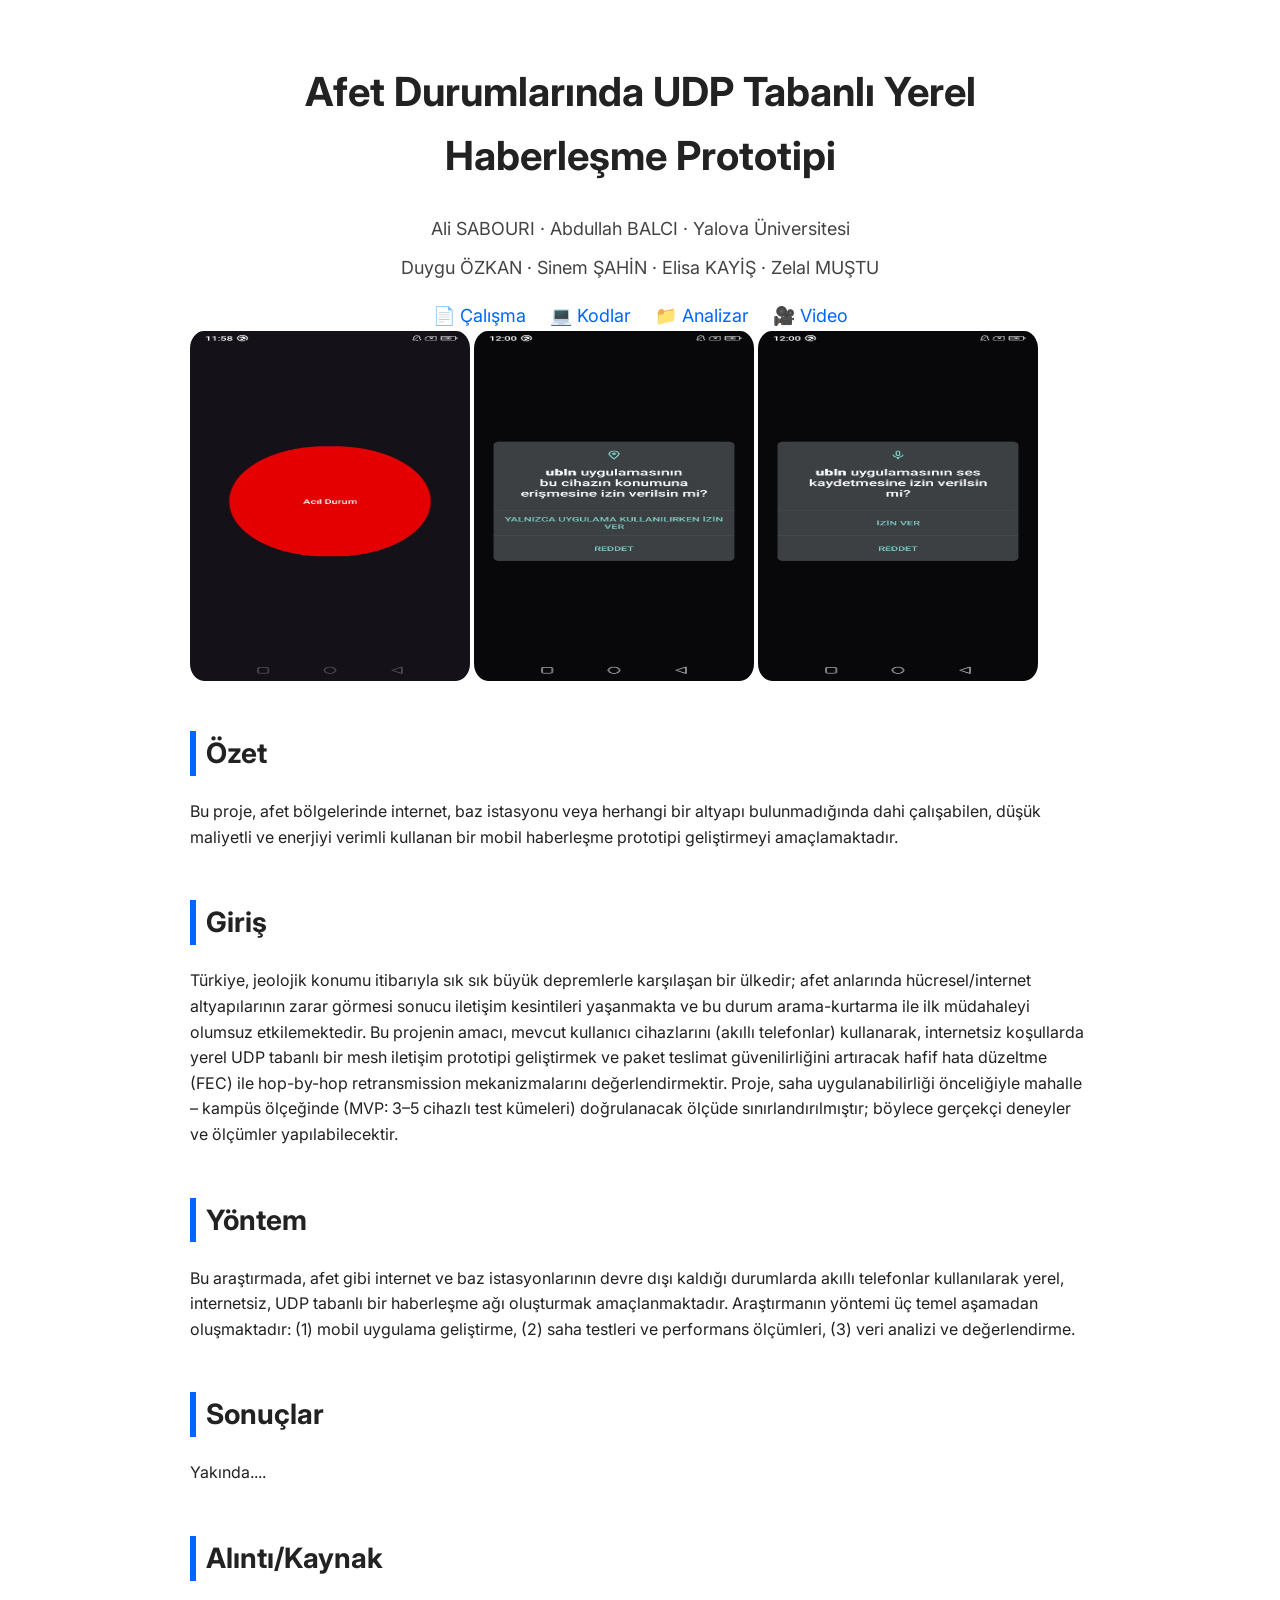
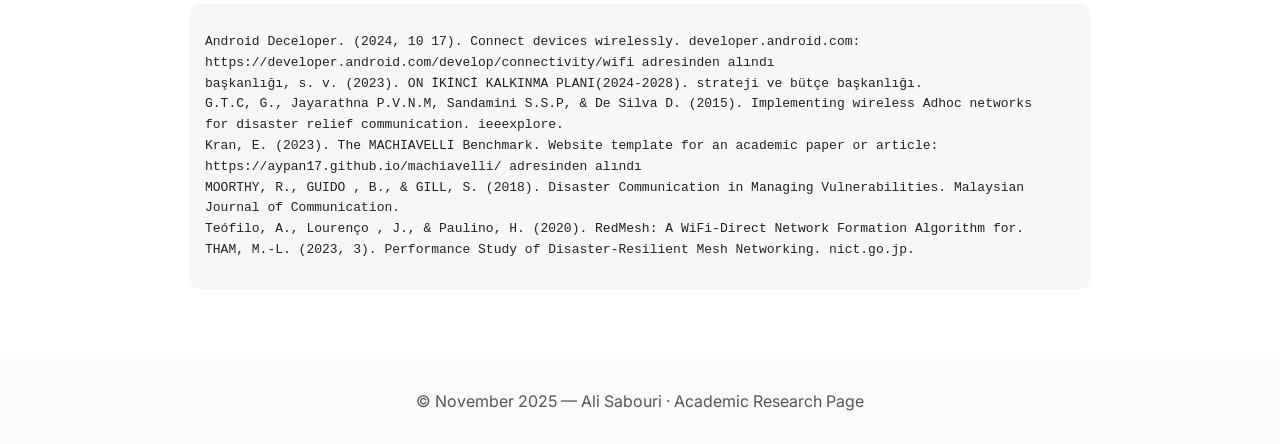
==== index.html @ 90a6a58a "Update title" ====
<!DOCTYPE html>
<html lang="en">

<head>
    <meta charset="UTF-8">
    <meta name="viewport" content="width=device-width, initial-scale=1">

    <title>Afet Durumlarında İnternetsiz UDP Tabanlı Yerel Haberleşme Prototipi</title>

    <meta name="description" content="Academic paper project page.">
    <meta property="og:title" content="Paper Title">
    <meta property="og:description" content="Academic research project.">
    <meta property="og:image" content="teaser.jpg">

    <link href="https://fonts.googleapis.com/css2?family=Inter:wght@300;400;600&display=swap" rel="stylesheet">
    <link href="style.css" rel="stylesheet">
</head>

<body>

<div class="container">

    <!-- Title + Authors -->
    <header>
        <h1>Afet Durumlarında UDP Tabanlı Yerel Haberleşme Prototipi</h1>
        <div class="authors">Ali SABOURI · Abdullah BALCI · Yalova Üniversitesi</div>
        <div class="authors">Duygu ÖZKAN · Sinem ŞAHİN · Elisa KAYİŞ · Zelal MUŞTU </div>

        <div class="links" style="margin-top: 20px;">
            <a href="paper.pdf">📄 Çalışma</a>
            <a href="https://github.com/alisabourii/ubln">💻 Kodlar</a>
            <a href="dataset">📁 Analizar</a>
            <a href="video.mp4">🎥 Video</a>
        </div>
    </header>

    <!-- Teaser Image -->
    <div class="teaser">
        <img src="src/mainPage.jpg" alt="Teaser Image">
        <img src="src/prs1.jpg" alt="Teaser Image">
        <img src="src/prs2.jpg" alt="Teaser Image">
    </div>

    <!-- Abstract Section -->
    <h2>Özet</h2>
    <p>
        Bu proje, afet bölgelerinde internet, baz istasyonu veya herhangi bir altyapı bulunmadığında dahi çalışabilen,
        düşük maliyetli ve enerjiyi verimli kullanan bir mobil haberleşme prototipi geliştirmeyi amaçlamaktadır.
    </p>

    <!-- Motivation / Intro -->
    <h2>Giriş</h2>
    <p>
        Türkiye, jeolojik konumu itibarıyla sık sık büyük depremlerle karşılaşan bir ülkedir; afet anlarında hücresel/internet
        altyapılarının zarar görmesi sonucu iletişim kesintileri yaşanmakta ve bu durum arama-kurtarma ile ilk müdahaleyi
        olumsuz etkilemektedir. Bu projenin amacı, mevcut kullanıcı cihazlarını (akıllı telefonlar) kullanarak, internetsiz
        koşullarda yerel UDP tabanlı bir mesh iletişim prototipi geliştirmek ve paket teslimat güvenilirliğini artıracak hafif
        hata düzeltme (FEC) ile hop-by-hop retransmission mekanizmalarını değerlendirmektir. Proje, saha
        uygulanabilirliği önceliğiyle mahalle – kampüs ölçeğinde (MVP: 3–5 cihazlı test kümeleri) doğrulanacak ölçüde
        sınırlandırılmıştır; böylece gerçekçi deneyler ve ölçümler yapılabilecektir.
    </p>

    <!-- Method -->
    <h2>Yöntem</h2>
    <p>
        Bu araştırmada, afet gibi internet ve baz istasyonlarının devre dışı kaldığı durumlarda akıllı telefonlar kullanılarak
        yerel, internetsiz, UDP tabanlı bir haberleşme ağı oluşturmak amaçlanmaktadır. Araştırmanın yöntemi üç temel
        aşamadan oluşmaktadır: (1) mobil uygulama geliştirme, (2) saha testleri ve performans ölçümleri, (3) veri analizi
        ve değerlendirme.

    </p>

    <!-- Results -->
    <h2>Sonuçlar</h2>
    <p>
        Yakında....
    </p>

    <!-- <img src="results.jpg" alt="Results" style="width:100%; border-radius:10px; margin-top:20px;">-->

     <!-- Citation -->
    <h2>Alıntı/Kaynak</h2>
    <div class="bibtex-box">
<pre>
Android Deceloper. (2024, 10 17). Connect devices wirelessly. developer.android.com:
https://developer.android.com/develop/connectivity/wifi adresinden alındı
başkanlığı, s. v. (2023). ON İKİNCİ KALKINMA PLANI(2024-2028). strateji ve bütçe başkanlığı.
G.T.C, G., Jayarathna P.V.N.M, Sandamini S.S.P, & De Silva D. (2015). Implementing wireless Adhoc networks
for disaster relief communication. ieeexplore.
Kran, E. (2023). The MACHIAVELLI Benchmark. Website template for an academic paper or article:
https://aypan17.github.io/machiavelli/ adresinden alındı
MOORTHY, R., GUIDO , B., & GILL, S. (2018). Disaster Communication in Managing Vulnerabilities. Malaysian
Journal of Communication.
Teófilo, A., Lourenço , J., & Paulino, H. (2020). RedMesh: A WiFi-Direct Network Formation Algorithm for.
THAM, M.-L. (2023, 3). Performance Study of Disaster-Resilient Mesh Networking. nict.go.jp.
</pre>
    </div>

</div>

<footer>
    © November 2025 — Ali Sabouri · Academic Research Page
</footer>

</body>

</html>
---- style.css ----
body {
    margin: 0;
    font-family: Inter, sans-serif;
    background: #fff;
    color: #222;
    line-height: 1.6;
}

.container {
    max-width: 900px;
    margin: auto;
    padding: 20px;
}

header {
    text-align: center;
    margin-top: 40px;
}

header h1 {
    font-size: 40px;
    font-weight: 700;
}

.authors {
    font-size: 18px;
    margin-top: 10px;
    color: #444;
}

.links a {
    margin: 0 10px;
    font-size: 18px;
    text-decoration: none;
    color: #0066ff;
}


img{
    height: 350px;
    width: 280px;
    border-radius: 5%;
    vertical-align: middle;
    border-style: none;
}


h2 {
    margin-top: 50px;
    border-left: 6px solid #0066ff;
    padding-left: 10px;
    font-size: 28px;
}

.bibtex-box {
    background: #f7f7f7;
    padding: 15px;
    border-radius: 10px;
    overflow-x: auto;
    font-family: monospace;
}


footer {
    text-align: center;
    padding: 30px;
    margin-top: 50px;
    background: #fafafa;
    color: #555;
}
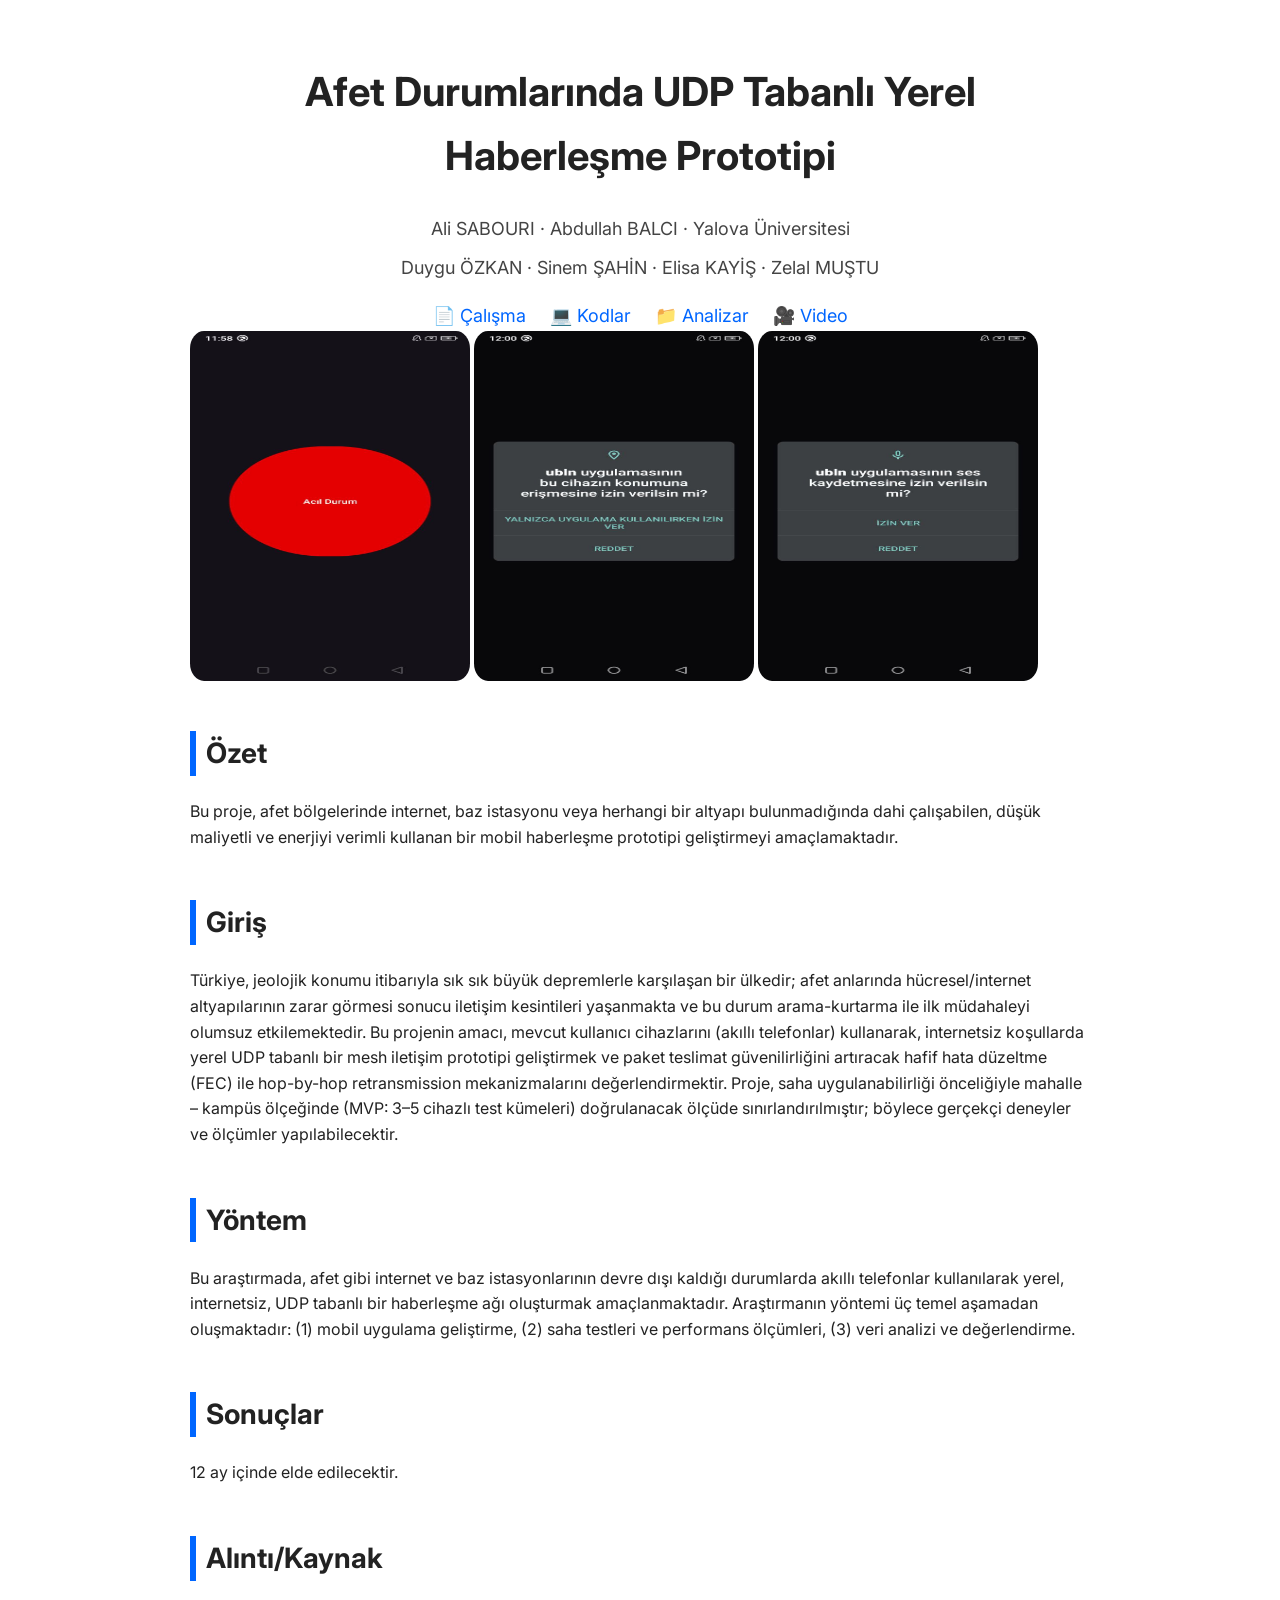
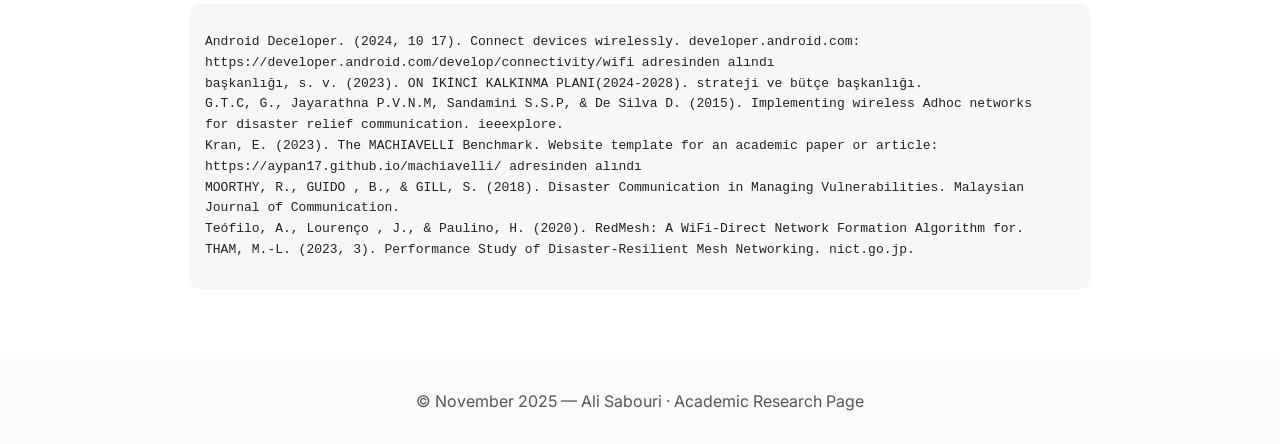
==== commit 6eb967be: "Update results" ====
--- a/index.html
+++ b/index.html
@@ -73,7 +73,7 @@
     <!-- Results -->
     <h2>Sonuçlar</h2>
     <p>
-        Yakında....
+        12 ay içinde elde edilecektir.
     </p>
 
     <!-- <img src="results.jpg" alt="Results" style="width:100%; border-radius:10px; margin-top:20px;">-->
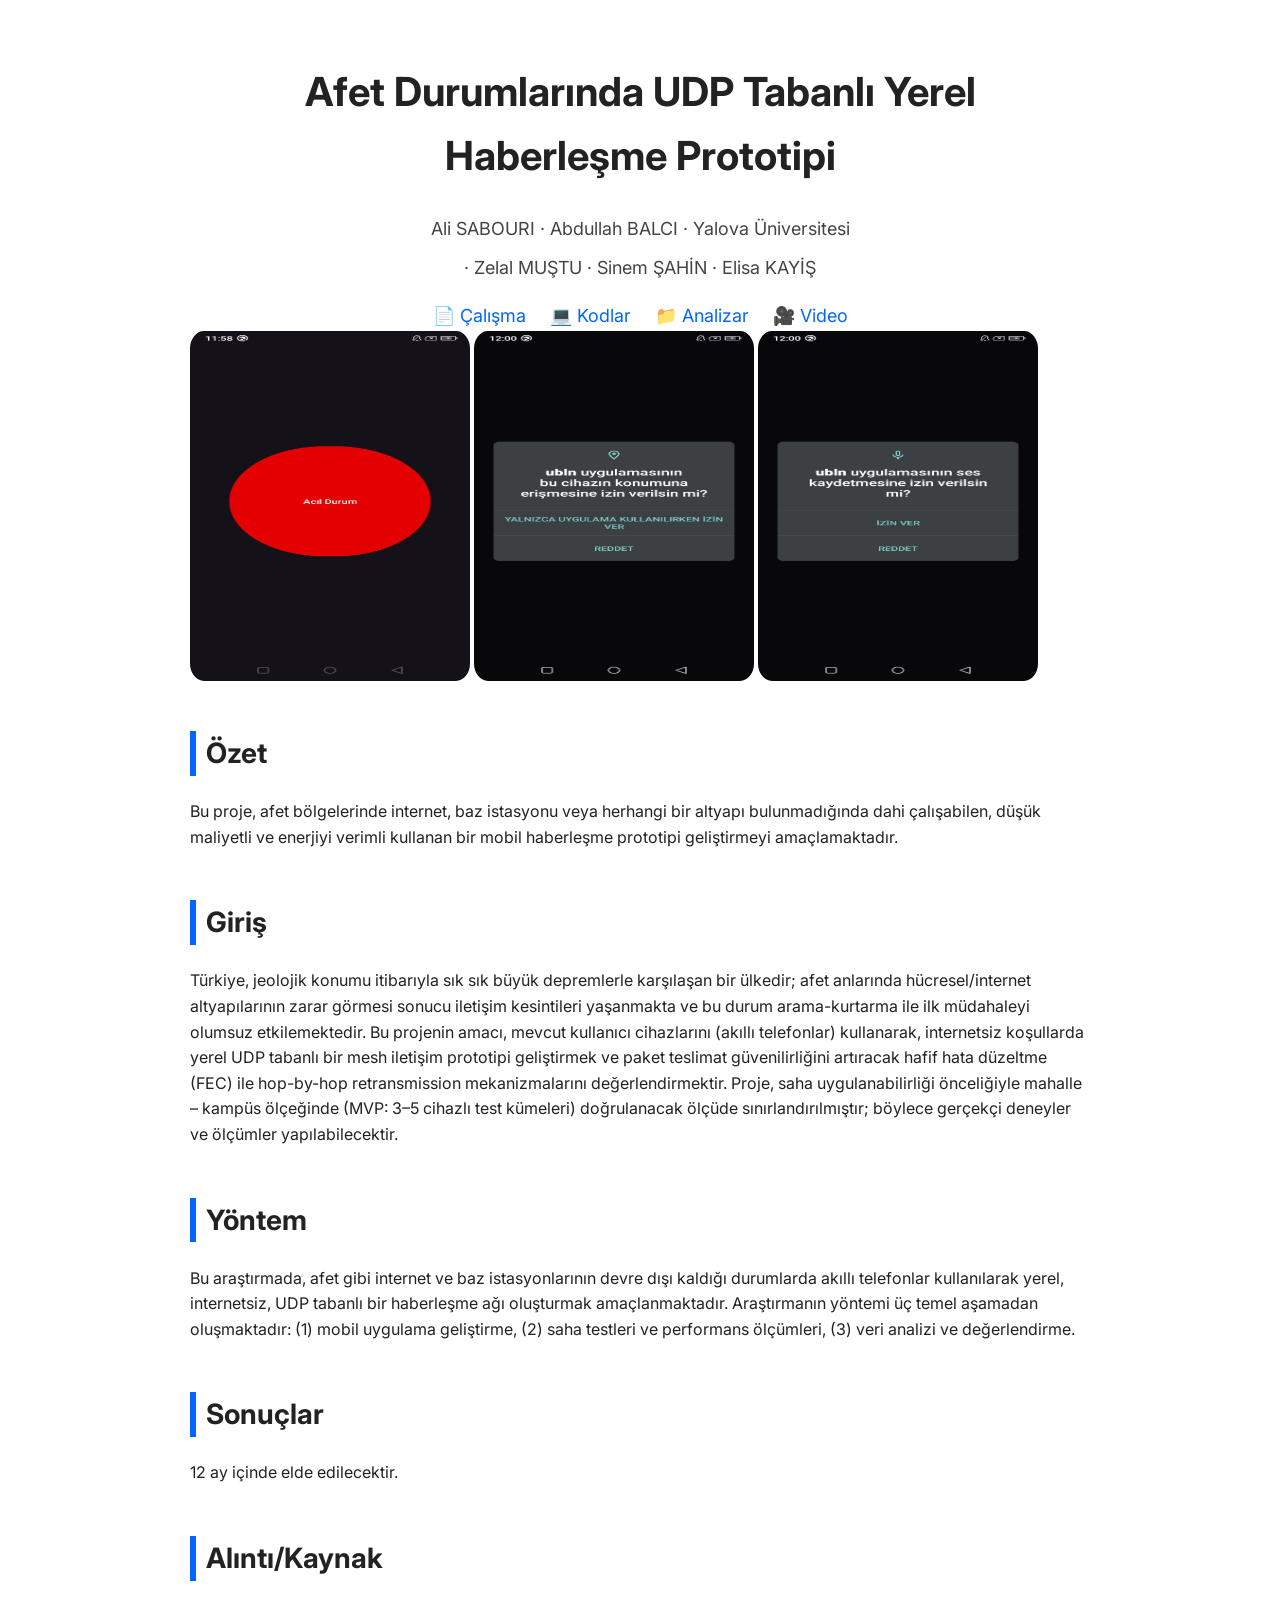
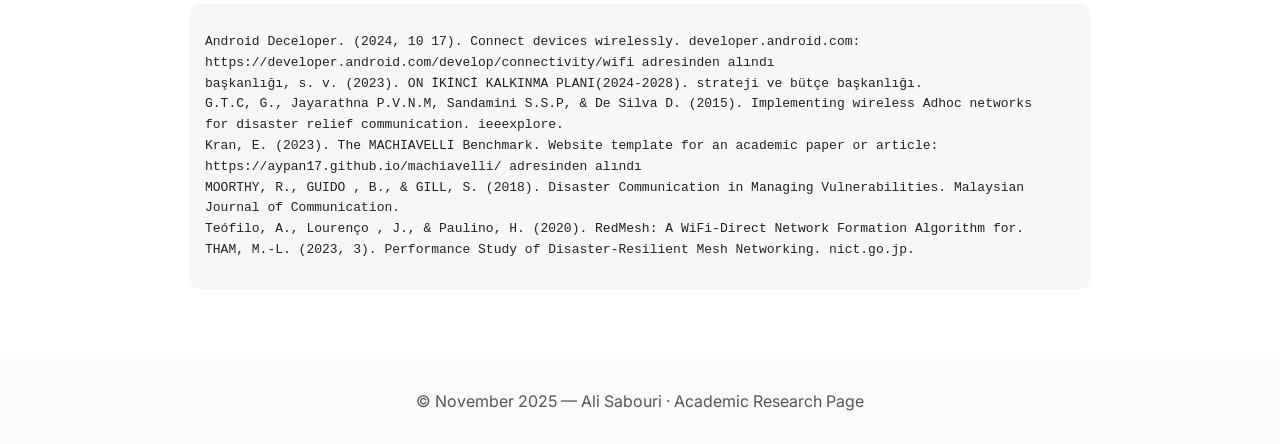
==== commit 649951ae: "Duygu çıkış" ====
--- a/index.html
+++ b/index.html
@@ -24,7 +24,7 @@
     <header>
         <h1>Afet Durumlarında UDP Tabanlı Yerel Haberleşme Prototipi</h1>
         <div class="authors">Ali SABOURI · Abdullah BALCI · Yalova Üniversitesi</div>
-        <div class="authors">Duygu ÖZKAN · Sinem ŞAHİN · Elisa KAYİŞ · Zelal MUŞTU </div>
+        <div class="authors">· Zelal MUŞTU · Sinem ŞAHİN · Elisa KAYİŞ</div>
 
         <div class="links" style="margin-top: 20px;">
             <a href="paper.pdf">📄 Çalışma</a>
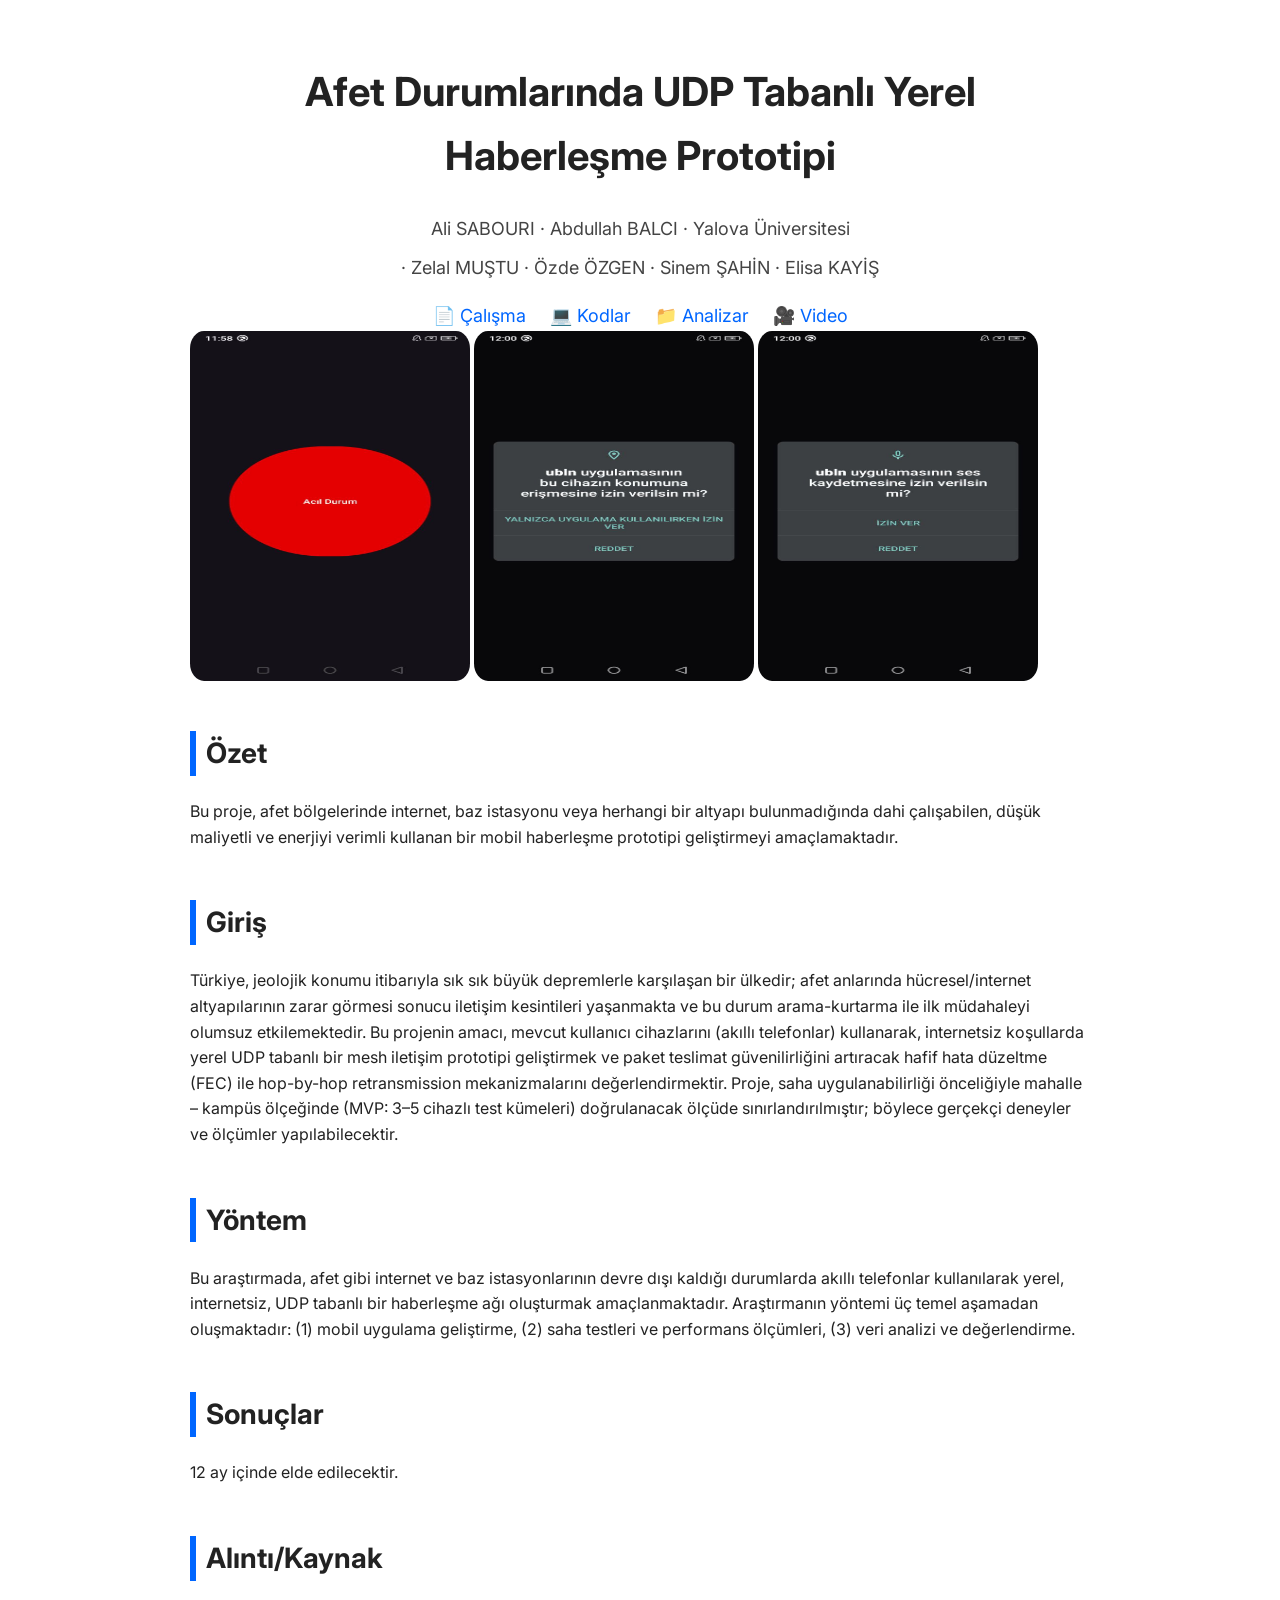
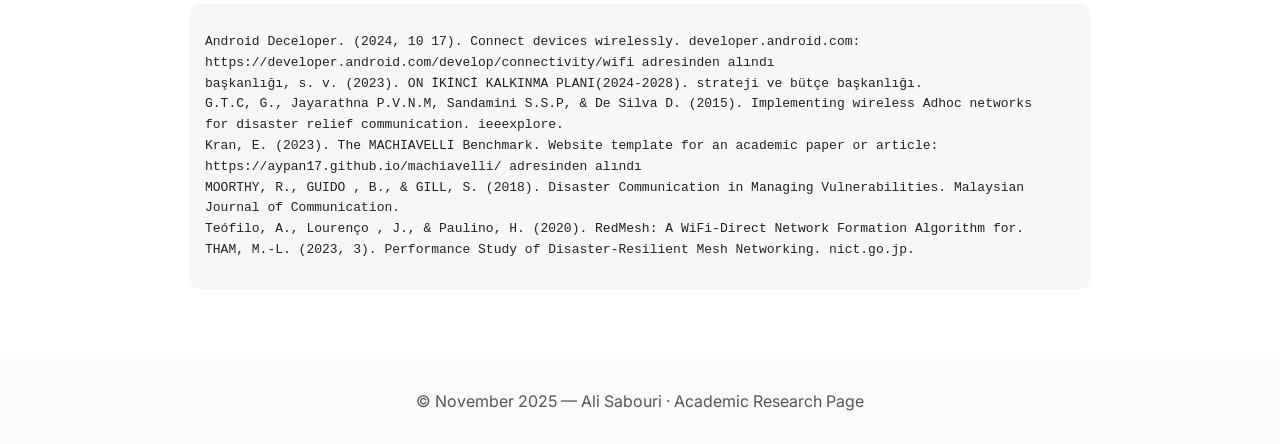
==== commit 52ecee12: "Update" ====
--- a/index.html
+++ b/index.html
@@ -24,7 +24,7 @@
     <header>
         <h1>Afet Durumlarında UDP Tabanlı Yerel Haberleşme Prototipi</h1>
         <div class="authors">Ali SABOURI · Abdullah BALCI · Yalova Üniversitesi</div>
-        <div class="authors">· Zelal MUŞTU · Sinem ŞAHİN · Elisa KAYİŞ</div>
+        <div class="authors">· Zelal MUŞTU · Özde ÖZGEN · Sinem ŞAHİN · Elisa KAYİŞ</div>
 
         <div class="links" style="margin-top: 20px;">
             <a href="paper.pdf">📄 Çalışma</a>
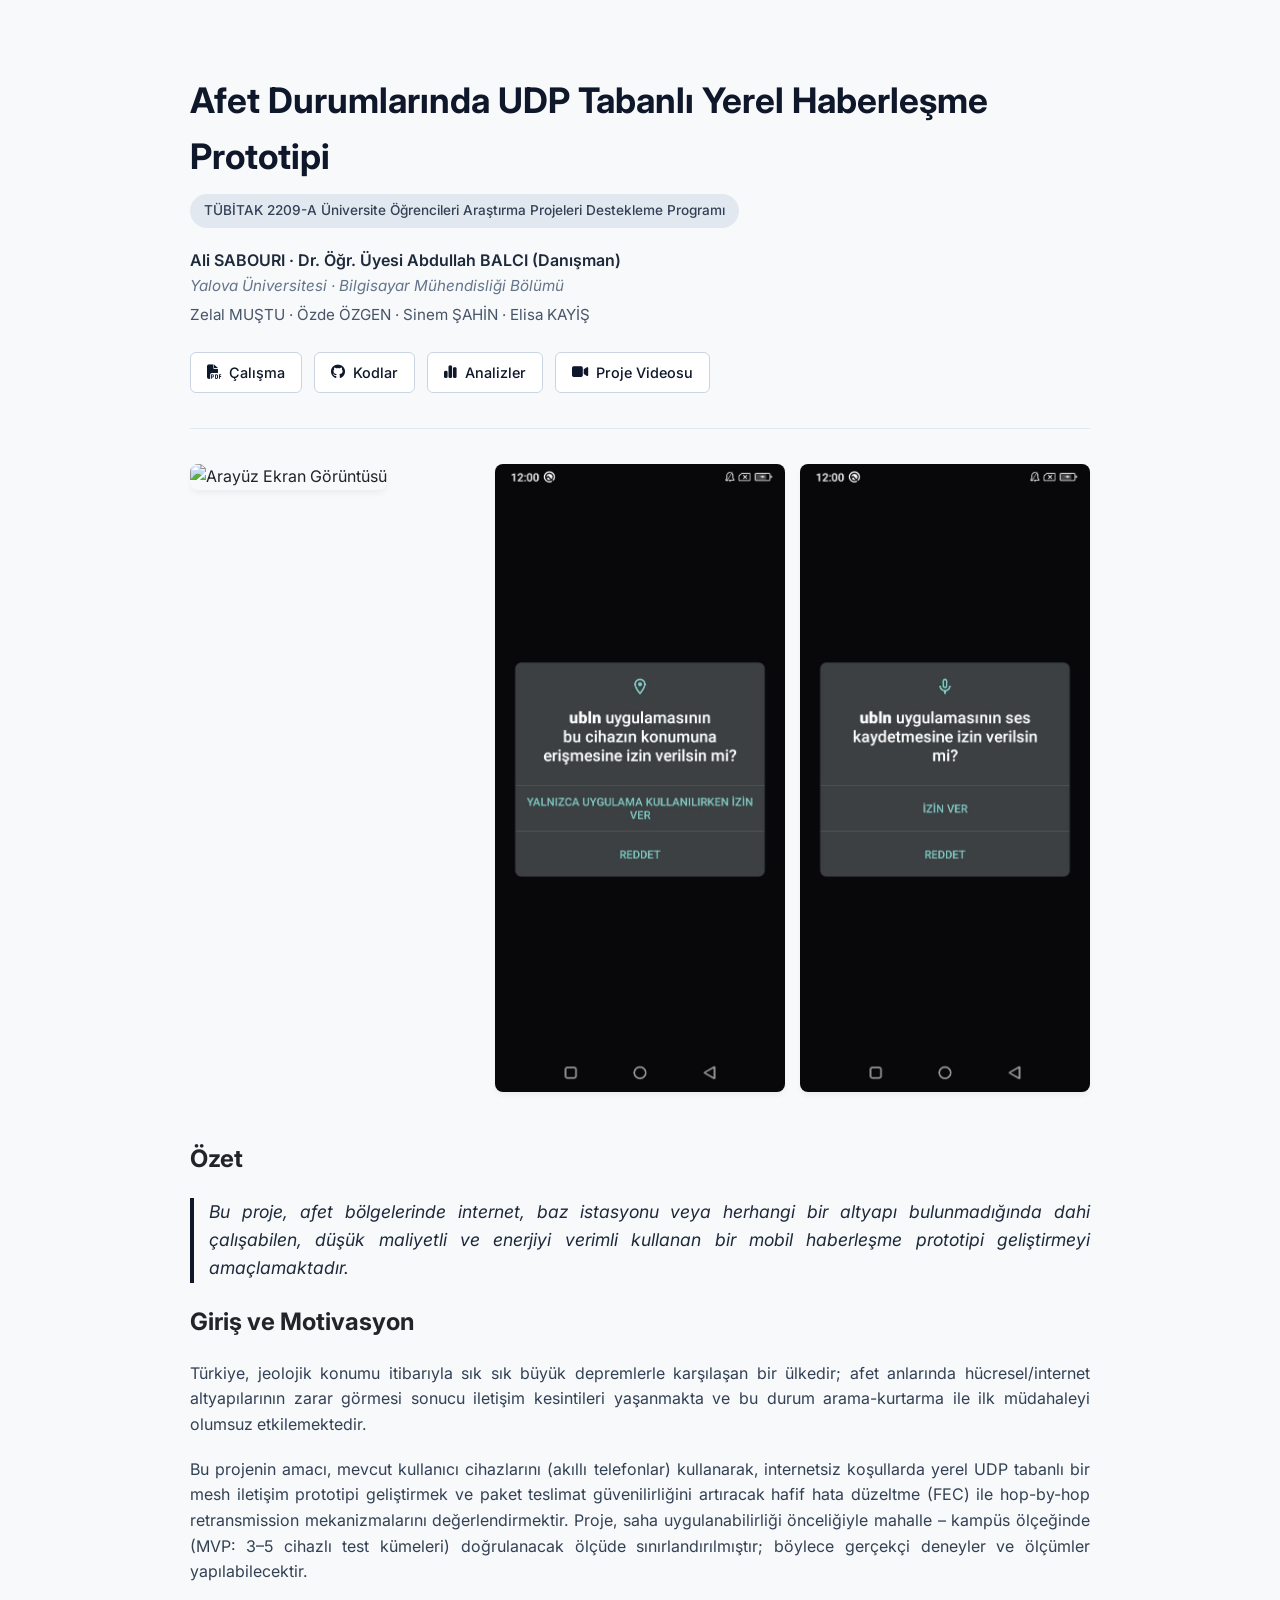
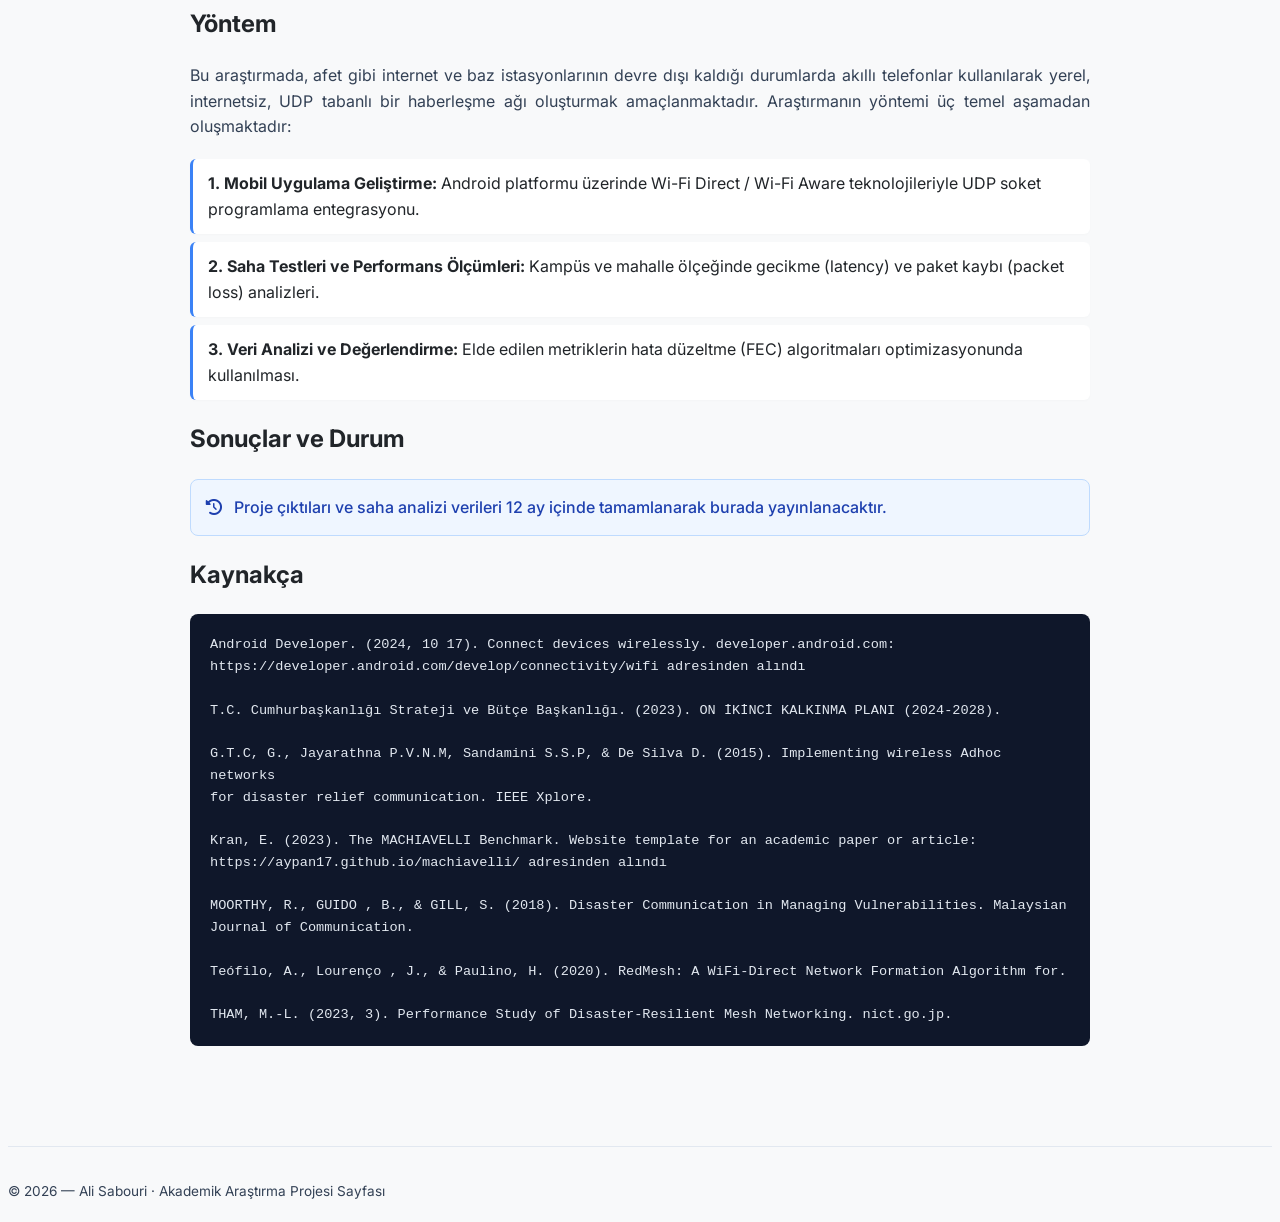
==== commit a993ccb3: "edit index" ====
--- a/index.html
+++ b/index.html
@@ -1,5 +1,5 @@
 <!DOCTYPE html>
-<html lang="en">
+<html lang="tr">
 
 <head>
     <meta charset="UTF-8">
@@ -7,12 +7,14 @@
 
     <title>Afet Durumlarında İnternetsiz UDP Tabanlı Yerel Haberleşme Prototipi</title>
 
-    <meta name="description" content="Academic paper project page.">
-    <meta property="og:title" content="Paper Title">
-    <meta property="og:description" content="Academic research project.">
-    <meta property="og:image" content="teaser.jpg">
+    <meta name="description" content="TÜBİTAK 2209-A Akademik Proje Sayfası">
+    <meta property="og:title" content="Afet Durumlarında UDP Tabanlı Yerel Haberleşme Prototipi">
+    <meta property="og:description" content="Altyapısız ortamlarda akıllı telefonlar üzerinden yerel haberleşme ağı.">
+    <meta property="og:image" content="src/mainPage.jpg">
 
-    <link href="https://fonts.googleapis.com/css2?family=Inter:wght@300;400;600&display=swap" rel="stylesheet">
+    <link href="https://fonts.googleapis.com/css2?family=Inter:wght@300;400;500;600;700&display=swap" rel="stylesheet">
+    <link rel="stylesheet" href="https://cdnjs.cloudflare.com/ajax/libs/font-awesome/6.4.0/css/all.min.css">
+
     <link href="style.css" rel="stylesheet">
 </head>
 
@@ -20,88 +22,115 @@
 
 <div class="container">
 
-    <!-- Title + Authors -->
     <header>
         <h1>Afet Durumlarında UDP Tabanlı Yerel Haberleşme Prototipi</h1>
-        <div class="authors">Ali SABOURI · Abdullah BALCI · Yalova Üniversitesi</div>
-        <div class="authors">· Zelal MUŞTU · Özde ÖZGEN · Sinem ŞAHİN · Elisa KAYİŞ</div>
 
-        <div class="links" style="margin-top: 20px;">
-            <a href="paper.pdf">📄 Çalışma</a>
-            <a href="https://github.com/alisabourii/ubln">💻 Kodlar</a>
-            <a href="dataset">📁 Analizar</a>
-            <a href="video.mp4">🎥 Video</a>
+        <div class="project-badge">TÜBİTAK 2209-A Üniversite Öğrencileri Araştırma Projeleri Destekleme Programı</div>
+
+        <div class="authors-group">
+            <div class="authors primary-author">Ali SABOURI · Dr. Öğr. Üyesi Abdullah BALCI (Danışman)</div>
+            <div class="authors university">Yalova Üniversitesi · Bilgisayar Mühendisliği Bölümü</div>
+            <div class="authors team">Zelal MUŞTU · Özde ÖZGEN · Sinem ŞAHİN · Elisa KAYİŞ</div>
+        </div>
+
+        <div class="links">
+            <a href="paper.html" class="btn"><i class="fa-solid fa-file-pdf"></i> Çalışma</a>
+            <a href="https://github.com/alisabourii/ubln" target="_blank" class="btn"><i class="fa-brands fa-github"></i> Kodlar</a>
+            <a href="analyses.html" class="btn"><i class="fa-solid fa-chart-simple"></i> Analizler</a>
+            <a href="video.mp4" class="btn"><i class="fa-solid fa-video"></i> Proje Videosu</a>
         </div>
     </header>
 
-    <!-- Teaser Image -->
-    <div class="teaser">
-        <img src="src/mainPage.jpg" alt="Teaser Image">
-        <img src="src/prs1.jpg" alt="Teaser Image">
-        <img src="src/prs2.jpg" alt="Teaser Image">
+    <hr class="section-divider">
+
+    <div class="teaser-grid">
+        <div class="teaser-item">
+            <img src="src/mainPage.png" alt="Arayüz Ekran Görüntüsü">
+        </div>
+        <div class="teaser-item">
+            <img src="src/prs1.jpg" alt="Saha Testi Aşaması 1">
+        </div>
+        <div class="teaser-item">
+            <img src="src/prs2.jpg" alt="Saha Testi Aşaması 2">
+        </div>
     </div>
 
-    <!-- Abstract Section -->
-    <h2>Özet</h2>
-    <p>
-        Bu proje, afet bölgelerinde internet, baz istasyonu veya herhangi bir altyapı bulunmadığında dahi çalışabilen,
-        düşük maliyetli ve enerjiyi verimli kullanan bir mobil haberleşme prototipi geliştirmeyi amaçlamaktadır.
-    </p>
+    <section>
+        <h2>Özet</h2>
+        <p class="abstract-text">
+            Bu proje, afet bölgelerinde internet, baz istasyonu veya herhangi bir altyapı bulunmadığında dahi çalışabilen,
+            düşük maliyetli ve enerjiyi verimli kullanan bir mobil haberleşme prototipi geliştirmeyi amaçlamaktadır.
+        </p>
+    </section>
 
-    <!-- Motivation / Intro -->
-    <h2>Giriş</h2>
-    <p>
-        Türkiye, jeolojik konumu itibarıyla sık sık büyük depremlerle karşılaşan bir ülkedir; afet anlarında hücresel/internet
-        altyapılarının zarar görmesi sonucu iletişim kesintileri yaşanmakta ve bu durum arama-kurtarma ile ilk müdahaleyi
-        olumsuz etkilemektedir. Bu projenin amacı, mevcut kullanıcı cihazlarını (akıllı telefonlar) kullanarak, internetsiz
-        koşullarda yerel UDP tabanlı bir mesh iletişim prototipi geliştirmek ve paket teslimat güvenilirliğini artıracak hafif
-        hata düzeltme (FEC) ile hop-by-hop retransmission mekanizmalarını değerlendirmektir. Proje, saha
-        uygulanabilirliği önceliğiyle mahalle – kampüs ölçeğinde (MVP: 3–5 cihazlı test kümeleri) doğrulanacak ölçüde
-        sınırlandırılmıştır; böylece gerçekçi deneyler ve ölçümler yapılabilecektir.
-    </p>
+    <section>
+        <h2>Giriş ve Motivasyon</h2>
+        <p>
+            Türkiye, jeolojik konumu itibarıyla sık sık büyük depremlerle karşılaşan bir ülkedir; afet anlarında hücresel/internet
+            altyapılarının zarar görmesi sonucu iletişim kesintileri yaşanmakta ve bu durum arama-kurtarma ile ilk müdahaleyi
+            olumsuz etkilemektedir.
+        </p>
+        <p>
+            Bu projenin amacı, mevcut kullanıcı cihazlarını (akıllı telefonlar) kullanarak, internetsiz
+            koşullarda yerel UDP tabanlı bir mesh iletişim prototipi geliştirmek ve paket teslimat güvenilirliğini artıracak hafif
+            hata düzeltme (FEC) ile hop-by-hop retransmission mekanizmalarını değerlendirmektir. Proje, saha
+            uygulanabilirliği önceliğiyle mahalle – kampüs ölçeğinde (MVP: 3–5 cihazlı test kümeleri) doğrulanacak ölçüde
+            sınırlandırılmıştır; böylece gerçekçi deneyler ve ölçümler yapılabilecektir.
+        </p>
+    </section>
 
-    <!-- Method -->
-    <h2>Yöntem</h2>
-    <p>
-        Bu araştırmada, afet gibi internet ve baz istasyonlarının devre dışı kaldığı durumlarda akıllı telefonlar kullanılarak
-        yerel, internetsiz, UDP tabanlı bir haberleşme ağı oluşturmak amaçlanmaktadır. Araştırmanın yöntemi üç temel
-        aşamadan oluşmaktadır: (1) mobil uygulama geliştirme, (2) saha testleri ve performans ölçümleri, (3) veri analizi
-        ve değerlendirme.
+    <section>
+        <h2>Yöntem</h2>
+        <p>
+            Bu araştırmada, afet gibi internet ve baz istasyonlarının devre dışı kaldığı durumlarda akıllı telefonlar kullanılarak
+            yerel, internetsiz, UDP tabanlı bir haberleşme ağı oluşturmak amaçlanmaktadır. Araştırmanın yöntemi üç temel
+            aşamadan oluşmaktadır:
+        </p>
+        <ul class="method-list">
+            <li><strong>1. Mobil Uygulama Geliştirme:</strong> Android platformu üzerinde Wi-Fi Direct / Wi-Fi Aware teknolojileriyle UDP soket programlama entegrasyonu.</li>
+            <li><strong>2. Saha Testleri ve Performans Ölçümleri:</strong> Kampüs ve mahalle ölçeğinde gecikme (latency) ve paket kaybı (packet loss) analizleri.</li>
+            <li><strong>3. Veri Analizi ve Değerlendirme:</strong> Elde edilen metriklerin hata düzeltme (FEC) algoritmaları optimizasyonunda kullanılması.</li>
+        </ul>
+    </section>
 
-    </p>
+    <section>
+        <h2>Sonuçlar ve Durum</h2>
+        <div class="status-box">
+            <i class="fa-solid fa-clock-rotate-left"></i>
+            <span>Proje çıktıları ve saha analizi verileri 12 ay içinde tamamlanarak burada yayınlanacaktır.</span>
+        </div>
+    </section>
 
-    <!-- Results -->
-    <h2>Sonuçlar</h2>
-    <p>
-        12 ay içinde elde edilecektir.
-    </p>
+    <section>
+        <h2>Kaynakça</h2>
+        <div class="bibtex-box">
+<pre>
+Android Developer. (2024, 10 17). Connect devices wirelessly. developer.android.com:
+https://developer.android.com/develop/connectivity/wifi adresinden alındı
 
-    <!-- <img src="results.jpg" alt="Results" style="width:100%; border-radius:10px; margin-top:20px;">-->
+T.C. Cumhurbaşkanlığı Strateji ve Bütçe Başkanlığı. (2023). ON İKİNCİ KALKINMA PLANI (2024-2028).
 
-     <!-- Citation -->
-    <h2>Alıntı/Kaynak</h2>
-    <div class="bibtex-box">
-<pre>
-Android Deceloper. (2024, 10 17). Connect devices wirelessly. developer.android.com:
-https://developer.android.com/develop/connectivity/wifi adresinden alındı
-başkanlığı, s. v. (2023). ON İKİNCİ KALKINMA PLANI(2024-2028). strateji ve bütçe başkanlığı.
 G.T.C, G., Jayarathna P.V.N.M, Sandamini S.S.P, & De Silva D. (2015). Implementing wireless Adhoc networks
-for disaster relief communication. ieeexplore.
+for disaster relief communication. IEEE Xplore.
+
 Kran, E. (2023). The MACHIAVELLI Benchmark. Website template for an academic paper or article:
 https://aypan17.github.io/machiavelli/ adresinden alındı
+
 MOORTHY, R., GUIDO , B., & GILL, S. (2018). Disaster Communication in Managing Vulnerabilities. Malaysian
 Journal of Communication.
+
 Teófilo, A., Lourenço , J., & Paulino, H. (2020). RedMesh: A WiFi-Direct Network Formation Algorithm for.
+
 THAM, M.-L. (2023, 3). Performance Study of Disaster-Resilient Mesh Networking. nict.go.jp.
 </pre>
-    </div>
+        </div>
+    </section>
 
 </div>
 
 <footer>
-    © November 2025 — Ali Sabouri · Academic Research Page
+    <p>© 2026 — Ali Sabouri · Akademik Araştırma Projesi Sayfası</p>
 </footer>
 
 </body>
-
-</html>
+</html>
--- a/style.css
+++ b/style.css
@@ -1,70 +1,333 @@
+/* Genel Ayarlar */
 body {
-    margin: 0;
-    font-family: Inter, sans-serif;
-    background: #fff;
-    color: #222;
+    font-family: 'Inter', sans-serif;
+    background-color: #f8f9fa;
+    color: #212529;
     line-height: 1.6;
 }
 
 .container {
     max-width: 900px;
-    margin: auto;
+    margin: 0 auto;
+    padding: 40px 20px;
+}
+
+header h1 {
+    font-size: 2.2rem;
+    font-weight: 700;
+    color: #0f172a;
+    margin-bottom: 10px;
+}
+
+/* TÜBİTAK Rozeti */
+.project-badge {
+    display: inline-block;
+    background-color: #e2e8f0;
+    color: #334155;
+    padding: 6px 14px;
+    border-radius: 20px;
+    font-size: 0.85rem;
+    font-weight: 500;
+    margin-bottom: 20px;
+}
+
+/* Yazar Grupları */
+.authors-group {
+    margin-bottom: 25px;
+}
+.primary-author { font-weight: 600; color: #1e293b; }
+.university { font-style: italic; color: #64748b; font-size: 0.95rem; }
+.team { color: #475569; font-size: 0.95rem; margin-top: 5px; }
+
+/* Modern Buton Linkleri */
+.links {
+    display: flex;
+    gap: 12px;
+    flex-wrap: wrap;
+}
+.links .btn {
+    display: inline-flex;
+    align-items: center;
+    gap: 8px;
+    background-color: #ffffff;
+    color: #0f172a;
+    border: 1px solid #cbd5e1;
+    padding: 8px 16px;
+    border-radius: 6px;
+    text-decoration: none;
+    font-weight: 500;
+    font-size: 0.9rem;
+    transition: all 0.2s ease;
+}
+.links .btn:hover {
+    background-color: #0f172a;
+    color: #ffffff;
+    border-color: #0f172a;
+    transform: translateY(-1px);
+}
+
+.section-divider {
+    border: 0;
+    height: 1px;
+    background: #e2e8f0;
+    margin: 35px 0;
+}
+
+/* 3'lü Görsel Yan Yana Tasarımı */
+.teaser-grid {
+    display: grid;
+    grid-template-columns: repeat(auto-fit, minmax(250px, 1fr));
+    gap: 15px;
+    margin-bottom: 40px;
+}
+.teaser-item img {
+    width: 100%;
+    height: auto;
+    border-radius: 8px;
+    box-shadow: 0 4px 6px -1px rgba(0,0,0,0.05);
+    object-fit: cover;
+}
+
+/* İçerik Düzeni */
+p {
+    text-align: justify;
+    margin-bottom: 1.2rem;
+    color: #334155;
+}
+.abstract-text {
+    font-size: 1.1rem;
+    font-style: italic;
+    color: #1e293b;
+    border-left: 4px solid #0f172a;
+    padding-left: 15px;
+}
+
+.method-list {
+    list-style-type: none;
+    padding-left: 0;
+}
+.method-list li {
+    background: #ffffff;
+    padding: 12px 15px;
+    margin-bottom: 8px;
+    border-radius: 6px;
+    border-left: 3px solid #3b82f6;
+    box-shadow: 0 1px 3px rgba(0,0,0,0.02);
+}
+
+/* Durum Kutusu (Sonuçlar için) */
+.status-box {
+    display: flex;
+    align-items: center;
+    gap: 12px;
+    background-color: #eff6ff;
+    border: 1px solid #bfdbfe;
+    color: #1e40af;
+    padding: 15px;
+    border-radius: 8px;
+    font-weight: 500;
+}
+
+/* Kaynakça Alanı */
+.bibtex-box {
+    background-color: #0f172a;
+    color: #e2e8f0;
     padding: 20px;
-}
-
-header {
-    text-align: center;
-    margin-top: 40px;
-}
-
-header h1 {
-    font-size: 40px;
-    font-weight: 700;
-}
-
-.authors {
-    font-size: 18px;
-    margin-top: 10px;
-    color: #444;
-}
-
-.links a {
-    margin: 0 10px;
-    font-size: 18px;
-    text-decoration: none;
-    color: #0066ff;
-}
-
-
-img{
-    height: 350px;
-    width: 280px;
-    border-radius: 5%;
-    vertical-align: middle;
-    border-style: none;
-}
-
-
-h2 {
-    margin-top: 50px;
-    border-left: 6px solid #0066ff;
-    padding-left: 10px;
-    font-size: 28px;
-}
-
-.bibtex-box {
-    background: #f7f7f7;
-    padding: 15px;
-    border-radius: 10px;
+    border-radius: 8px;
     overflow-x: auto;
-    font-family: monospace;
-}
-
+    font-size: 0.85rem;
+}
+.bibtex-box pre {
+    margin: 0;
+    white-space: pre-wrap;
+    font-family: 'Courier New', Courier, monospace;
+}
 
 footer {
     text-align: center;
-    padding: 30px;
-    margin-top: 50px;
-    background: #fafafa;
-    color: #555;
+    margin-top: 60px;
+    padding-top: 20px;
+    border-top: 1px solid #e2e8f0;
+    font-size: 0.85rem;
+    color: #94a3b8;
+}
+
+/* Geri Dönüş Butonu */
+.nav-back {
+    margin-bottom: 10px;
+}
+.btn-back {
+    display: inline-flex;
+    align-items: center;
+    gap: 6px;
+    color: #475569;
+    text-decoration: none;
+    font-size: 0.9rem;
+    font-weight: 500;
+    transition: color 0.2s;
+}
+.btn-back:hover {
+    color: #0f172a;
+}
+
+/* Metrik Kartları Düzeni */
+.metrics-grid {
+    display: grid;
+    grid-template-columns: repeat(auto-fit, minmax(220px, 1fr));
+    gap: 20px;
+    margin: 25px 0 40px 0;
+}
+.metric-card {
+    background: #ffffff;
+    border: 1px solid #e2e8f0;
+    border-radius: 8px;
+    padding: 20px;
+    text-align: center;
+    box-shadow: 0 4px 6px -1px rgba(0,0,0,0.02);
+}
+.metric-card h3 {
+    font-size: 0.9rem;
+    color: #64748b;
+    margin: 0 0 10px 0;
+    text-transform: uppercase;
+    letter-spacing: 0.5px;
+}
+.metric-card .metric-value {
+    font-size: 1.8rem;
+    font-weight: 700;
+    color: #0f172a;
+    margin: 0 0 5px 0;
+}
+.metric-card span {
+    font-size: 0.8rem;
+    color: #94a3b8;
+}
+
+/* Grafik Alanları */
+.analysis-graphs {
+    display: flex;
+    flex-direction: column;
+    gap: 30px;
+    margin: 30px 0;
+}
+.graph-box {
+    background: #ffffff;
+    border: 1px solid #e2e8f0;
+    border-radius: 8px;
+    padding: 15px;
+    text-align: center;
+}
+.graph-box img {
+    max-width: 100%;
+    height: auto;
+    border-radius: 6px;
+}
+.graph-caption {
+    margin-top: 10px;
+    font-size: 0.85rem;
+    color: #64748b;
+    font-style: italic;
+}
+
+/* Modern Analiz Veri Tablosu */
+.table-container {
+    overflow-x: auto;
+    margin: 20px 0 40px 0;
+    border: 1px solid #e2e8f0;
+    border-radius: 8px;
+}
+.analysis-table {
+    width: 100%;
+    border-collapse: collapse;
+    text-align: left;
+    font-size: 0.95rem;
+    background: #ffffff;
+}
+.analysis-table th {
+    background-color: #f8f9fa;
+    color: #334155;
+    font-weight: 600;
+    padding: 14px 16px;
+    border-bottom: 2px solid #e2e8f0;
+}
+.analysis-table td {
+    padding: 14px 16px;
+    border-bottom: 1px solid #e2e8f0;
+    color: #475569;
+}
+.analysis-table tbody tr:last-child td {
+    border-bottom: none;
+}
+
+/* Durum Etiketleri */
+.status-tag {
+    display: inline-block;
+    padding: 4px 8px;
+    border-radius: 4px;
+    font-size: 0.8rem;
+    font-weight: 500;
+}
+.status-tag.success {
+    background-color: #dcfce7;
+    color: #15803d;
+}
+.status-tag.warning {
+    background-color: #fef9c3;
+    color: #a16207;
+}
+
+/* Makale Meta Bilgi Kutusu */
+.paper-meta-box {
+    background-color: #f1f5f9;
+    border-left: 4px solid #475569;
+    padding: 18px;
+    border-radius: 0 8px 8px 0;
+    margin-bottom: 35px;
+    font-size: 0.95rem;
+}
+.paper-meta-box p {
+    margin: 4px 0;
+    color: #334155;
+    text-align: left; /* Künye bilgileri sola yaslı kalmalı */
+}
+
+/* Akademik Metin Blokları */
+.paper-section {
+    margin-bottom: 40px;
+}
+.paper-text {
+    font-size: 1.05rem;
+    line-height: 1.7;
+    color: #1e293b;
+    text-align: justify; /* Akademik iki yana yaslı düzen */
+    text-indent: 20px;   /* Paragraf başı girintisi */
+    margin-bottom: 15px;
+}
+
+/* Anahtar Kelimeler */
+.keywords {
+    font-size: 0.95rem;
+    color: #475569;
+    margin-top: 15px;
+    font-style: italic;
+}
+
+/* Vurgulu Buton (PDF İndirme İçin) */
+.links .btn-primary {
+    background-color: #2563eb;
+    color: #ffffff;
+    border-color: #2563eb;
+}
+.links .btn-primary:hover {
+    background-color: #1d4ed8;
+    border-color: #1d4ed8;
+    color: #ffffff;
+}
+
+/* PDF Embed Alanı */
+.pdf-embed-container {
+    margin-top: 20px;
+    box-shadow: 0 10px 15px -3px rgba(0, 0, 0, 0.05);
+    border-radius: 8px;
+    overflow: hidden;
 }
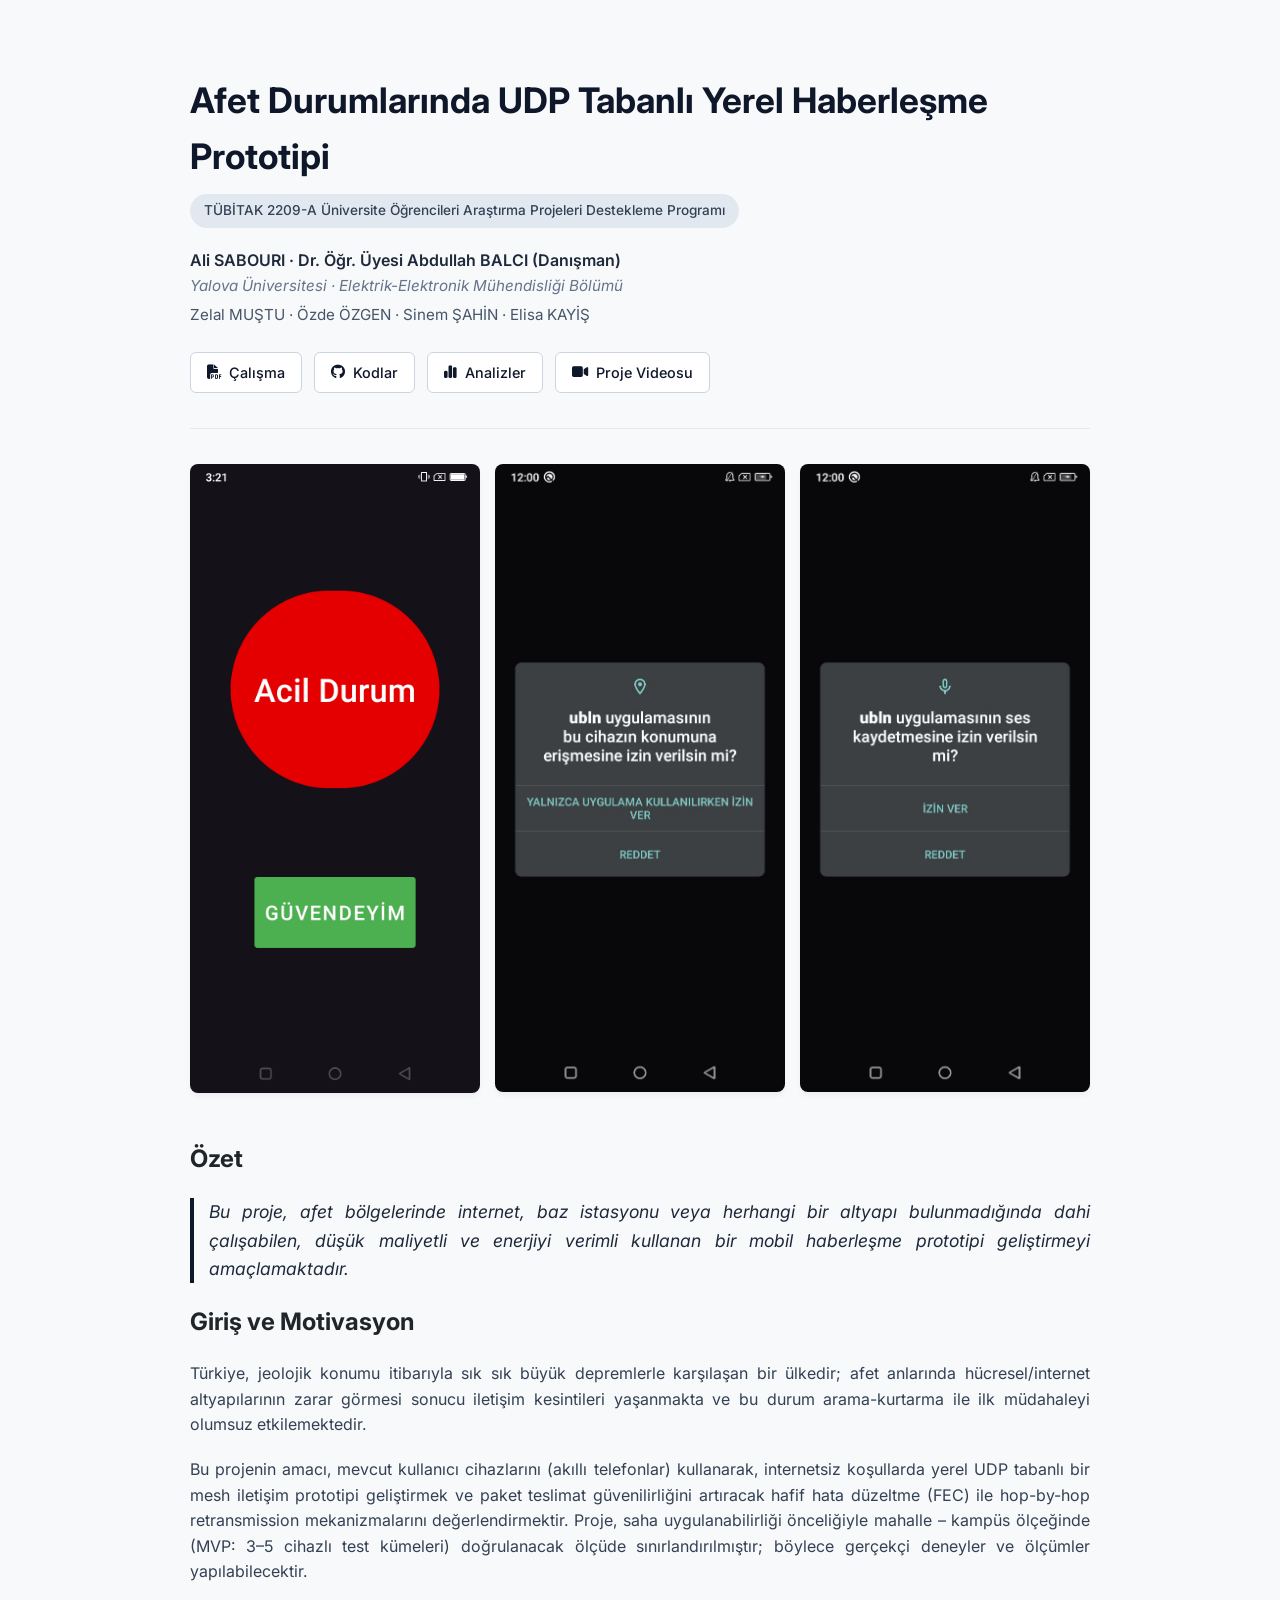
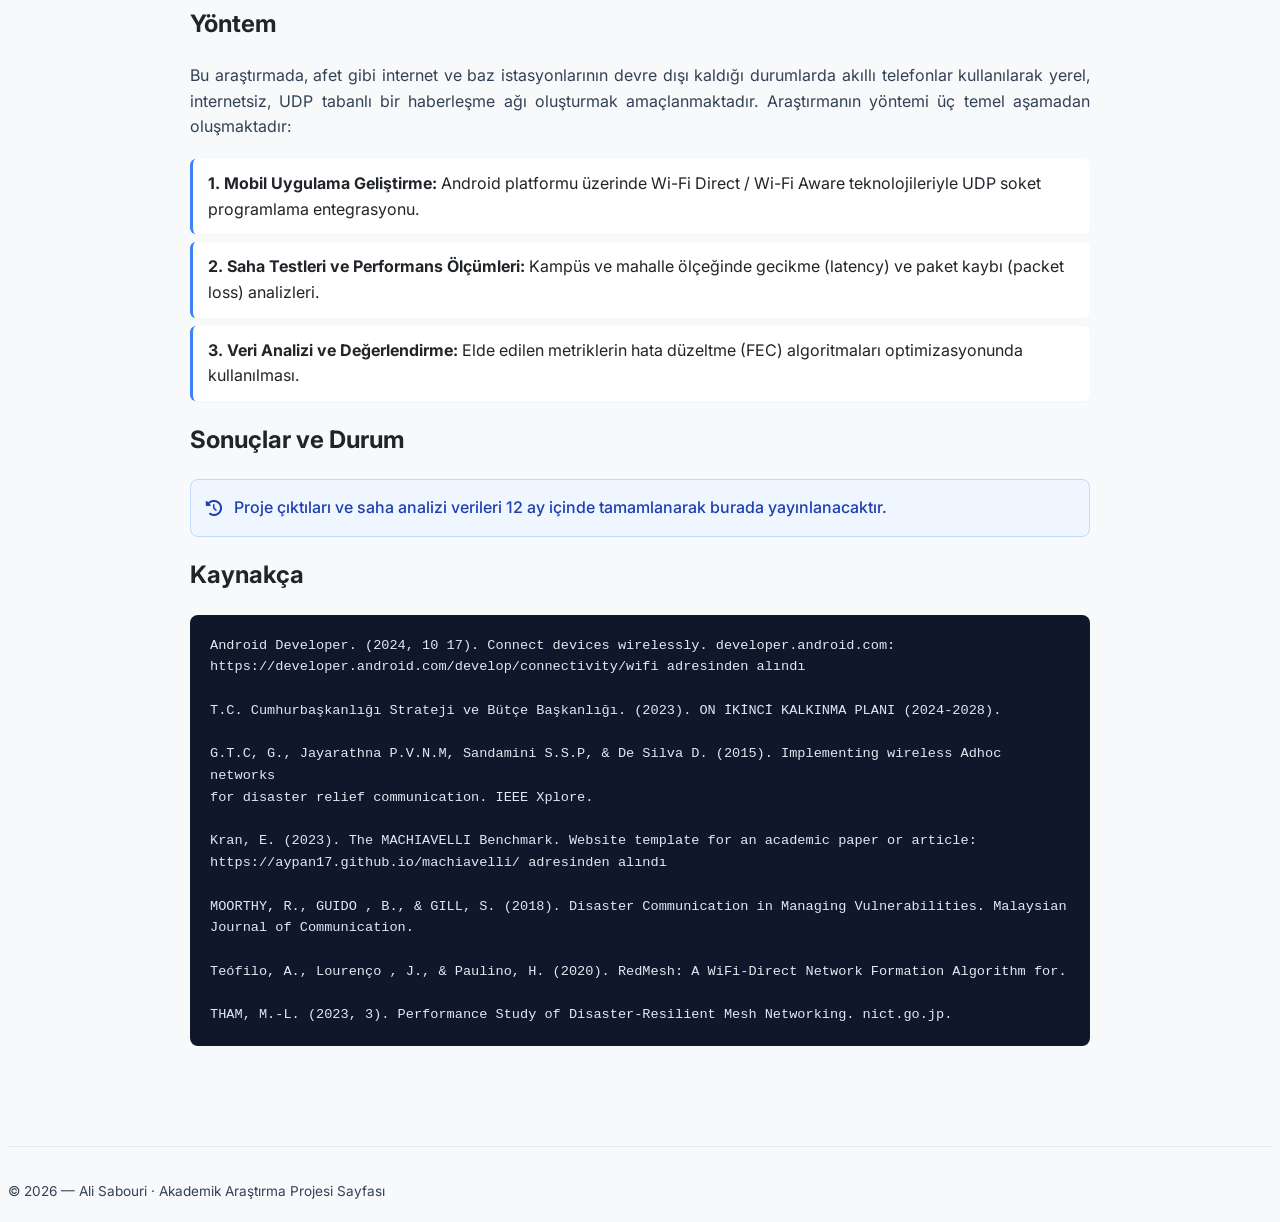
==== commit cbff8d3d: "update" ====
--- a/index.html
+++ b/index.html
@@ -29,7 +29,7 @@
 
         <div class="authors-group">
             <div class="authors primary-author">Ali SABOURI · Dr. Öğr. Üyesi Abdullah BALCI (Danışman)</div>
-            <div class="authors university">Yalova Üniversitesi · Bilgisayar Mühendisliği Bölümü</div>
+            <div class="authors university">Yalova Üniversitesi · Elektrik-Elektronik Mühendisliği Bölümü</div>
             <div class="authors team">Zelal MUŞTU · Özde ÖZGEN · Sinem ŞAHİN · Elisa KAYİŞ</div>
         </div>
 
